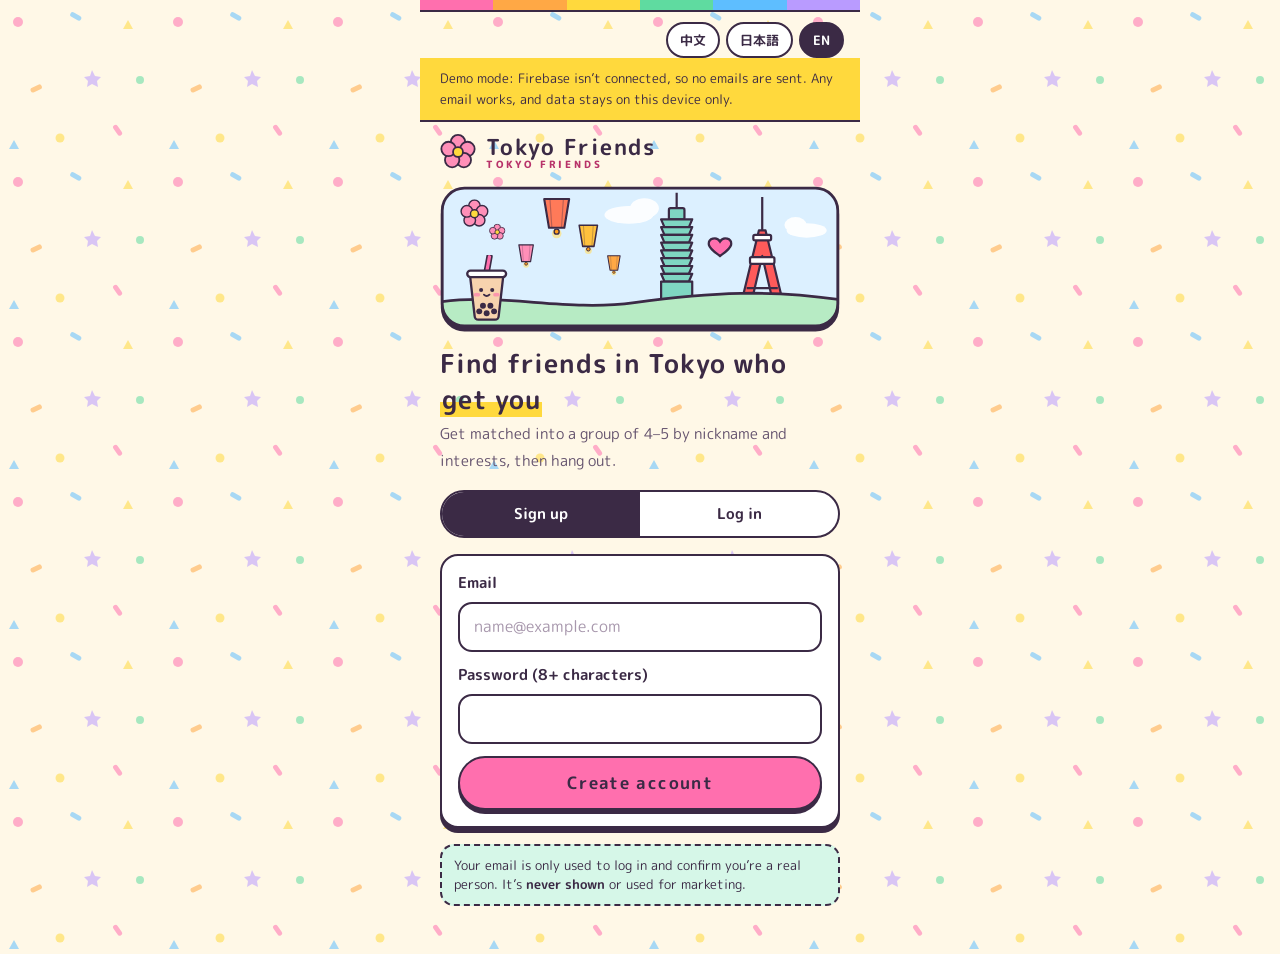
==== index.html @ c0609177 "Add gender preference field" ====
<!doctype html>
<html lang="zh-Hant">
<head>
  <meta charset="utf-8">
  <meta name="viewport" content="width=device-width, initial-scale=1, viewport-fit=cover">
  <title>東京友伴 Tokyo Friends</title>
  <meta name="description" content="在東京，找到合得來的朋友。東京で気の合う友達を。Find friends in Tokyo.">
  <link rel="preconnect" href="https://fonts.googleapis.com">
  <link rel="preconnect" href="https://fonts.gstatic.com" crossorigin>
  <link rel="stylesheet" href="https://fonts.googleapis.com/css2?family=Huninn&family=M+PLUS+Rounded+1c:wght@500;700;800&family=Noto+Sans+TC:wght@400;500;700&family=Noto+Sans+JP:wght@400;500;700&display=swap">
  <link rel="stylesheet" href="style.css">
</head>
<body>
  <!-- 插畫元件（原創） -->
  <svg width="0" height="0" style="position:absolute" aria-hidden="true">
    <symbol id="plum" viewBox="0 0 40 40">
      <g fill="#FF8FB8" stroke="#3B2A45" stroke-width="2">
        <circle cx="20" cy="9" r="8"/><circle cx="30.5" cy="16.6" r="8"/><circle cx="26.5" cy="29" r="8"/>
        <circle cx="13.5" cy="29" r="8"/><circle cx="9.5" cy="16.6" r="8"/>
      </g>
      <circle cx="20" cy="20" r="5.5" fill="#FFD93D" stroke="#3B2A45" stroke-width="2"/>
    </symbol>
    <symbol id="bubbletea" viewBox="0 0 48 72">
      <path d="M27 2l-4 22" stroke="#3B2A45" stroke-width="7" stroke-linecap="round"/>
      <path d="M27 2l-4 22" stroke="#FF6FAE" stroke-width="3.5" stroke-linecap="round"/>
      <path d="M6 22h36l-5 44a4 4 0 0 1-4 4H15a4 4 0 0 1-4-4z" fill="#F7D3AE" stroke="#3B2A45" stroke-width="2.5" stroke-linejoin="round"/>
      <rect x="3" y="17" width="42" height="7" rx="3.5" fill="#FFFFFF" stroke="#3B2A45" stroke-width="2.5"/>
      <g fill="#3B2A45"><circle cx="16" cy="61" r="3.2"/><circle cx="24" cy="63" r="3.2"/><circle cx="32" cy="61" r="3.2"/><circle cx="20" cy="55" r="3.2"/><circle cx="28" cy="55" r="3.2"/></g>
      <circle cx="18" cy="38" r="2.2" fill="#3B2A45"/><circle cx="30" cy="38" r="2.2" fill="#3B2A45"/>
      <ellipse cx="13.5" cy="43" rx="3.5" ry="2" fill="#FF6FAE" opacity=".6"/><ellipse cx="34.5" cy="43" rx="3.5" ry="2" fill="#FF6FAE" opacity=".6"/>
      <path d="M21 43q3 3 6 0" fill="none" stroke="#3B2A45" stroke-width="2" stroke-linecap="round"/>
    </symbol>
    <symbol id="lantern" viewBox="0 0 30 44">
      <circle cx="15" cy="38" r="5" fill="#FFE27A" opacity=".7"/>
      <path d="M2 2h26l-5 30H7z" fill="currentColor" stroke="#3B2A45" stroke-width="2.2" stroke-linejoin="round"/>
      <path d="M8 2l2 30M22 2l-2 30" stroke="#3B2A45" stroke-width="1.2" opacity=".35"/>
      <circle cx="15" cy="36" r="2.6" fill="#FF9F1C" stroke="#3B2A45" stroke-width="1.4"/>
    </symbol>
  </svg>

  <main class="app">
    <div class="langbar" role="group" aria-label="Language">
      <button type="button" class="lang-btn" data-lang="zh">中文</button>
      <button type="button" class="lang-btn" data-lang="ja">日本語</button>
      <button type="button" class="lang-btn" data-lang="en">EN</button>
    </div>

    <div id="demo-banner" class="demo-banner" data-i18n-html="demo" hidden></div>

    <!-- 1. 手機註冊 -->
    <section id="screen-register" class="screen" hidden>
      <header class="brand">
        <svg class="brand-mark" aria-hidden="true"><use href="#plum"/></svg>
        <span class="brand-text">
          <span class="brand-name" data-i18n="brand"></span>
          <span class="brand-sub">TOKYO FRIENDS</span>
        </span>
      </header>

      <!-- 台灣 × 東京 插畫 -->
      <svg class="banner" viewBox="0 0 360 128" role="img" data-i18n-aria="bannerAlt">
        <defs><clipPath id="banner-clip"><rect x="2" y="2" width="356" height="124" rx="20"/></clipPath></defs>
        <g clip-path="url(#banner-clip)">
          <rect x="0" y="0" width="360" height="128" fill="#DCF0FF"/>
          <g fill="#FFFFFF" opacity=".9">
            <ellipse cx="170" cy="26" rx="22" ry="8"/><ellipse cx="184" cy="20" rx="13" ry="9"/>
            <ellipse cx="330" cy="40" rx="18" ry="6.5"/><ellipse cx="320" cy="35" rx="10" ry="7"/>
          </g>
          <use href="#plum" x="18" y="12" width="26" height="26"/>
          <use href="#plum" x="44" y="34" width="15" height="15"/>
          <use href="#lantern" x="92" y="10" width="26" height="38" style="color:#FF7A59"/>
          <use href="#lantern" x="124" y="34" width="19" height="28" style="color:#FFC13D"/>
          <use href="#lantern" x="70" y="52" width="15" height="22" style="color:#FF8FB8"/>
          <use href="#lantern" x="150" y="62" width="13" height="19" style="color:#FFA845"/>
          <!-- 台北 101 -->
          <g fill="#7FD6C2" stroke="#3B2A45" stroke-width="2" stroke-linejoin="round">
            <path d="M213 6v14" fill="none"/>
            <rect x="206" y="20" width="14" height="10" rx="1.5"/>
            <path d="M202 37h22l3-7h-28z"/><path d="M202 44h22l3-7h-28z"/><path d="M202 51h22l3-7h-28z"/>
            <path d="M202 58h22l3-7h-28z"/><path d="M202 65h22l3-7h-28z"/><path d="M202 72h22l3-7h-28z"/>
            <path d="M202 79h22l3-7h-28z"/><path d="M202 86h22l3-7h-28z"/>
            <rect x="199" y="86" width="28" height="24"/>
          </g>
          <!-- 愛心 -->
          <path d="M252 50c-3-5-11-3-10 3 1 4 6 7 10 10 4-3 9-6 10-10 1-6-7-8-10-3z" fill="#FF6FAE" stroke="#3B2A45" stroke-width="2"/>
          <!-- 東京鐵塔 -->
          <g stroke="#3B2A45" stroke-width="2" stroke-linejoin="round">
            <path d="M290 10v30" fill="none"/>
            <path d="M270 110l17-70h6l17 70h-9l-11-47-11 47z" fill="#FF5A5A"/>
            <rect x="282" y="44" width="16" height="5" rx="1.5" fill="#FFFFFF"/>
            <rect x="279" y="64" width="22" height="6" rx="1.5" fill="#FFFFFF"/>
            <path d="M276 92h28" fill="none"/>
          </g>
          <path d="M-10 106C50 94 110 114 175 105S300 92 370 104V140H-10z" fill="#B7EBC4" stroke="#3B2A45" stroke-width="2.5"/>
          <use href="#bubbletea" x="22" y="62" width="40" height="60"/>
        </g>
        <rect x="2" y="2" width="356" height="124" rx="20" fill="none" stroke="#3B2A45" stroke-width="2.5"/>
      </svg>

      <div class="intro">
        <h1 data-i18n-html="heroTitle"></h1>
        <p class="muted" data-i18n="heroSub"></p>
      </div>

      <div class="auth-tabs" role="group" data-i18n-aria="authMode">
        <button type="button" class="auth-tab" data-mode="signup" data-i18n="tabSignup"></button>
        <button type="button" class="auth-tab" data-mode="login" data-i18n="tabLogin"></button>
      </div>

      <form id="auth-form" class="card" novalidate>
        <div class="field">
          <label for="email" data-i18n="emailLabel"></label>
          <input id="email" type="email" inputmode="email" autocomplete="email" placeholder="name@example.com" required>
        </div>
        <div class="field">
          <label for="password" id="password-label" data-i18n="passwordLabel"></label>
          <input id="password" type="password" autocomplete="new-password" minlength="8" required>
        </div>
        <button id="auth-submit" type="submit" class="btn btn-primary"></button>
        <button id="forgot" type="button" class="btn-link" data-i18n="forgot" hidden></button>
      </form>

      <div id="verify-box" class="card verify-box" hidden>
        <h2 data-i18n="verifyTitle"></h2>
        <p class="muted" id="verify-text"></p>
        <button id="verify-done" type="button" class="btn btn-primary" data-i18n="verifyDone"></button>
        <button id="verify-resend" type="button" class="btn btn-outline" data-i18n="verifyResend"></button>
        <button id="logout-0" type="button" class="btn-link" data-i18n="useOtherEmail"></button>
      </div>

      <p id="register-info" class="info" role="status"></p>
      <p id="register-error" class="error" role="alert"></p>
      <p class="note small" data-i18n-html="privacyNote"></p>
    </section>

    <!-- 2. 個人檔案 -->
    <section id="screen-profile" class="screen" hidden>
      <div class="topbar">
        <span class="step" data-i18n="step2"></span>
        <button id="logout-1" type="button" class="btn-link" data-i18n="logout"></button>
      </div>

      <div class="intro">
        <h1 data-i18n="profileTitle"></h1>
        <p class="muted" data-i18n="profileSub"></p>
      </div>

      <form id="profile-form" novalidate>
        <div class="field avatar-field">
          <span class="field-title" data-i18n="avatarTitle"></span>
          <div class="avatar-row">
            <div class="avatar-preview" aria-hidden="true">
              <img id="avatar-img" alt="" hidden>
              <span id="avatar-placeholder" class="avatar-ph"><svg><use href="#plum"/></svg></span>
            </div>
            <div class="avatar-actions">
              <label for="avatar-file" class="btn btn-outline btn-small" data-i18n="choosePhoto"></label>
              <input id="avatar-file" class="visually-hidden" type="file" accept="image/*">
              <button id="avatar-remove" type="button" class="btn-link" data-i18n="removePhoto" hidden></button>
            </div>
          </div>
          <p class="hint" data-i18n="avatarHint"></p>
        </div>

        <div class="field">
          <label for="nick" data-i18n="nick"></label>
          <input id="nick" type="text" maxlength="20" data-i18n-ph="nickPh" required>
        </div>

        <div class="field">
          <label for="nationality" data-i18n="nationality"></label>
          <select id="nationality" required></select>
          <input id="nationality-other" type="text" maxlength="30" data-i18n-ph="nationalityOtherPh" data-i18n-aria="nationalityOtherPh" hidden>
        </div>

        <div class="field">
          <label for="area" data-i18n="area"></label>
          <select id="area" required></select>
          <input id="area-other" type="text" maxlength="30" data-i18n-ph="areaOtherPh" hidden>
        </div>

        <fieldset class="field">
          <legend><span data-i18n="interests"></span><span id="interest-count" class="count"></span></legend>
          <div id="chips-interests" class="chip-groups"></div>
        </fieldset>

        <fieldset class="field">
          <legend data-i18n="activities"></legend>
          <div id="chips-activities" class="chip-groups"></div>
          <input id="activity-other" type="text" maxlength="40" data-i18n-ph="activityOtherPh" data-i18n-aria="activityOtherPh">
        </fieldset>

        <fieldset class="field">
          <legend data-i18n="langs"></legend>
          <div id="chips-langs" class="chips"></div>
          <div id="lang-levels" class="lang-levels"></div>
        </fieldset>

        <fieldset class="field">
          <legend data-i18n="wants"></legend>
          <div id="chips-wants" class="chips"></div>
        </fieldset>

        <fieldset class="field">
          <legend data-i18n="genderWant"></legend>
          <div id="chips-genderwant" class="chips"></div>
        </fieldset>

        <fieldset class="field">
          <legend data-i18n="ageTitle"></legend>
          <div class="free-box">
            <label for="age" class="sub-label" data-i18n="myAge"></label>
            <select id="age" required></select>
            <span class="sub-label" data-i18n="ageWant"></span>
            <div id="chips-agewant" class="chips"></div>
          </div>
          <p class="hint" data-i18n="ageHint"></p>
        </fieldset>

        <fieldset class="field">
          <legend data-i18n="friendStyle"></legend>
          <p class="hint" data-i18n="friendStyleHint"></p>
          <div id="prefs-box" class="free-box"></div>
        </fieldset>

        <fieldset class="field">
          <legend data-i18n="freeTime"></legend>
          <div class="free-box">
            <label for="lifestyle" class="sub-label" data-i18n="lifestyle"></label>
            <select id="lifestyle" required></select>
            <span class="sub-label" data-i18n="freeTimeWhen"></span>
            <div id="chips-free" class="chips"></div>
          </div>
        </fieldset>

        <div class="field">
          <label for="years" data-i18n="years"></label>
          <select id="years" required></select>
        </div>

        <label class="agree">
          <input id="agree" type="checkbox" required>
          <span data-i18n-html="agree"></span>
        </label>

        <p id="profile-error" class="error" role="alert"></p>
        <button type="submit" class="btn btn-primary" data-i18n="save"></button>
      </form>
    </section>

    <!-- 3. 配對結果 -->
    <section id="screen-match" class="screen" hidden>
      <div class="topbar">
        <button id="edit-profile" type="button" class="btn-link" data-i18n="editProfile"></button>
        <button id="logout-2" type="button" class="btn-link" data-i18n="logout"></button>
      </div>

      <div id="waiting" hidden>
        <div class="intro">
          <svg class="waiting-art" aria-hidden="true"><use href="#bubbletea"/></svg>
          <p class="eyebrow" data-i18n="doneEyebrow"></p>
          <h1 data-i18n="waitingTitle"></h1>
          <p class="muted" data-i18n="waitingSub"></p>
        </div>
        <div class="card summary" id="my-summary"></div>
      </div>

      <div id="group" hidden>
        <div class="intro">
          <p class="eyebrow" data-i18n="matchedEyebrow"></p>
          <h1 data-i18n="groupTitle"></h1>
        </div>
        <div class="card">
          <ul id="members" class="members"></ul>
          <div class="common">
            <div class="label" data-i18n="common"></div>
            <div id="common-tags" class="tags"></div>
          </div>
        </div>
        <div class="card meet">
          <span class="meet-icon" aria-hidden="true">
            <svg width="22" height="22" viewBox="0 0 24 24" fill="none" stroke="currentColor" stroke-width="2" stroke-linecap="round" stroke-linejoin="round"><rect x="3.5" y="5" width="17" height="15" rx="2.5"/><path d="M3.5 10h17M8 3v4M16 3v4"/></svg>
          </span>
          <div>
            <div class="meet-title" data-i18n="meetTitle"></div>
            <div id="meet-text" class="muted small"></div>
          </div>
        </div>
        <a id="chat-link" class="btn btn-primary" href="#" target="_blank" rel="noopener" data-i18n="joinChat" hidden></a>
      </div>

      <div class="footer-links">
        <a href="#rules" class="open-rules" data-i18n="rules"></a>
        <a id="report-link" href="mailto:REPLACE_WITH_CONTACT_EMAIL?subject=Tokyo%20Friends%20report" data-i18n="report"></a>
      </div>
    </section>

    <!-- 社群守則 -->
    <dialog id="rules-dialog" class="dialog">
      <h2 data-i18n="rulesTitle"></h2>
      <ul id="rules-list"></ul>
      <form method="dialog"><button class="btn btn-primary" data-i18n="gotIt"></button></form>
    </dialog>

    <div id="loading" class="loading">…</div>
  </main>

  <script type="module" src="app.js"></script>
</body>
</html>
---- style.css ----
/* 可愛動漫風・繽紛彩虹：圓體字・貼紙感粗外框 */
:root {
  --bg: #FFF8E7;
  --paper: #FFFFFF;
  --ink: #3B2A45;
  --muted: #65536E;
  --line: #3B2A45;
  --soft-line: #EADCF0;
  --pink: #FF6FAE;
  --pink-dark: #FF4D98;
  --pink-soft: #FFE0EE;
  --orange: #FFA845;
  --orange-soft: #FFEBD2;
  --lemon: #FFD93D;
  --lemon-soft: #FFF5C4;
  --mint: #5FDBA0;
  --mint-soft: #D6F7E8;
  --sky: #5EBEFF;
  --sky-soft: #DCF0FF;
  --lavender: #B99BFF;
  --lavender-soft: #EDE4FF;
  --error: #C2185B;
  --radius: 18px;
  --round: 'Huninn', 'M PLUS Rounded 1c', 'Noto Sans TC', sans-serif;
  --sticker: 0 4px 0 var(--ink);
}

* { box-sizing: border-box; }

html, body {
  margin: 0;
  color: var(--ink);
  font-family: var(--round);
  -webkit-text-size-adjust: 100%;
}

/* 彩色紙花背景 */
body {
  background-color: var(--bg);
  background-image: url("data:image/svg+xml,%3Csvg xmlns='http://www.w3.org/2000/svg' width='160' height='160' viewBox='0 0 160 160'%3E%3Cg opacity='.55'%3E%3Ccircle cx='18' cy='22' r='5' fill='%23FF6FAE'/%3E%3Crect x='70' y='14' width='12' height='5' rx='2.5' fill='%235EBEFF' transform='rotate(30 76 16)'/%3E%3Cpath d='M128 20l5 9h-10z' fill='%23FFD93D'/%3E%3Ccircle cx='140' cy='80' r='4' fill='%235FDBA0'/%3E%3Crect x='30' y='86' width='12' height='5' rx='2.5' fill='%23FFA845' transform='rotate(-25 36 88)'/%3E%3Cpath d='M92 70l3 6 6 1-4 4 1 6-6-3-5 3 1-6-4-4 6-1z' fill='%23B99BFF'/%3E%3Ccircle cx='60' cy='138' r='4.5' fill='%23FFD93D'/%3E%3Crect x='112' y='128' width='12' height='5' rx='2.5' fill='%23FF6FAE' transform='rotate(55 118 130)'/%3E%3Cpath d='M14 140l5 9H9z' fill='%235EBEFF'/%3E%3C/g%3E%3C/svg%3E");
  background-size: 160px 160px;
}

/* 頁面最上面的彩虹條 */
.app::before {
  content: '';
  display: block;
  height: 10px;
  background: linear-gradient(90deg,
    var(--pink) 0 16.6%, var(--orange) 16.6% 33.3%, var(--lemon) 33.3% 50%,
    var(--mint) 50% 66.6%, var(--sky) 66.6% 83.3%, var(--lavender) 83.3% 100%);
  border-bottom: 2.5px solid var(--ink);
}

a { color: #B8336A; font-weight: 700; text-underline-offset: 3px; }
a:hover { color: #8C2453; }

.app {
  max-width: 440px;
  margin: 0 auto;
  min-height: 100vh;
  min-height: 100dvh;
  padding: 0 0 48px;
}

.screen {
  display: flex;
  flex-direction: column;
  gap: 22px;
  padding: 26px 20px 0;
}
.screen[hidden], [hidden] { display: none !important; }

.demo-banner {
  background: var(--lemon);
  color: var(--ink);
  font-size: 13px;
  line-height: 1.6;
  padding: 10px 20px;
  border-bottom: 2.5px solid var(--ink);
}

/* logo */
.brand { display: flex; align-items: center; gap: 10px; }
.brand-mark { width: 36px; height: 36px; flex: none; }
.brand-text { display: flex; flex-direction: column; line-height: 1.15; }
.brand-name { font-size: 22px; font-weight: 700; letter-spacing: .08em; }
.brand-sub { font-family: 'M PLUS Rounded 1c', sans-serif; font-weight: 800; font-size: 10px; letter-spacing: .28em; color: #B8336A; }

.intro { display: flex; flex-direction: column; gap: 8px; }
h1 { margin: 0; font-size: 26px; line-height: 1.4; font-weight: 700; letter-spacing: .03em; }
.hl {
  background: linear-gradient(transparent 58%, var(--lemon) 58%);
  padding: 0 2px;
}
h2 { margin: 0 0 14px; font-size: 21px; }
.muted { margin: 0; color: var(--muted); font-size: 15px; line-height: 1.75; }
.small { font-size: 13px; }
.eyebrow {
  margin: 0;
  align-self: flex-start;
  background: var(--mint);
  border: 2px solid var(--ink);
  border-radius: 999px;
  padding: 2px 12px;
  font-size: 13px;
  font-weight: 700;
}


/* 貼紙風卡片 */
.card {
  background: var(--paper);
  border: 2.5px solid var(--ink);
  border-radius: var(--radius);
  padding: 20px;
  display: flex;
  flex-direction: column;
  gap: 16px;
  box-shadow: 0 5px 0 var(--ink);
}

.field { display: flex; flex-direction: column; gap: 8px; border: 0; padding: 0; margin: 0 0 22px; min-width: 0; }
.card .field { margin: 0; }
label, legend, .field-title { font-size: 15px; font-weight: 700; padding: 0; }
legend::before, .field > label:first-child::before, .field-title::before {
  content: '';
  display: inline-block;
  width: 10px; height: 10px;
  margin-right: 7px;
  border-radius: 50%;
  background: var(--pink);
  border: 2px solid var(--ink);
  vertical-align: 1px;
}
.card .field > label:first-child::before { display: none; }
.count { font-weight: 400; color: var(--muted); font-size: 12px; margin-left: 6px; }
.row { display: flex; gap: 8px; }

input[type="text"], input[type="tel"], select {
  height: 50px;
  width: 100%;
  min-width: 0;
  border: 2.5px solid var(--ink);
  border-radius: 14px;
  padding: 0 14px;
  font-size: 16px;
  font-family: inherit;
  background: var(--paper);
  color: var(--ink);
}
select {
  appearance: none;
  background-image: url("data:image/svg+xml,%3Csvg xmlns='http://www.w3.org/2000/svg' width='14' height='9' viewBox='0 0 14 9'%3E%3Cpath d='M2 2l5 5 5-5' fill='none' stroke='%234A3B52' stroke-width='2.5' stroke-linecap='round' stroke-linejoin='round'/%3E%3C/svg%3E");
  background-repeat: no-repeat;
  background-position: right 14px center;
  padding-right: 36px;
}
input::placeholder { color: #A898AD; }
#country { width: auto; flex: none; }
.code-input { text-align: center; font-size: 24px !important; letter-spacing: .5em; }

input:focus-visible, select:focus-visible, button:focus-visible, a:focus-visible {
  outline: 3px solid var(--sky);
  outline-offset: 2px;
}
input:focus, select:focus { background-color: var(--sky-soft); }

/* 按鈕：按下去會陷下去 */
.btn {
  height: 54px;
  border-radius: 999px;
  font-size: 17px;
  font-weight: 700;
  font-family: inherit;
  letter-spacing: .08em;
  cursor: pointer;
  display: flex; align-items: center; justify-content: center;
  text-decoration: none;
  width: 100%;
  border: 2.5px solid var(--ink);
  color: var(--ink);
  box-shadow: var(--sticker);
  transition: transform .08s, box-shadow .08s;
}
.btn:active { transform: translateY(4px); box-shadow: 0 0 0 var(--ink); }
.btn-primary { background: var(--pink); }
.btn-primary:hover { background: var(--pink-dark); color: var(--ink); }
.btn-outline { background: var(--sky); }
.btn-outline:hover { background: #7FCBFA; }
.btn[disabled] { opacity: .6; cursor: wait; }
.btn-link {
  background: none; border: 0; padding: 10px 4px; min-height: 44px;
  color: #B8336A; font: inherit; font-weight: 700; font-size: 14px; cursor: pointer;
}

/* 興趣標籤 */
.chips { display: flex; flex-wrap: wrap; gap: 8px; }
.chip {
  min-height: 40px;
  padding: 0 14px;
  border-radius: 999px;
  border: 2px solid var(--ink);
  background: var(--paper);
  color: var(--ink);
  font: inherit;
  font-size: 14px;
  cursor: pointer;
  transition: transform .1s, background-color .15s;
}
/* 沒選的時候是淡彩色，選了變成鮮豔色＋浮起來 */
.chip:nth-child(6n+1) { background: var(--pink-soft); }
.chip:nth-child(6n+2) { background: var(--orange-soft); }
.chip:nth-child(6n+3) { background: var(--lemon-soft); }
.chip:nth-child(6n+4) { background: var(--mint-soft); }
.chip:nth-child(6n+5) { background: var(--sky-soft); }
.chip:nth-child(6n+6) { background: var(--lavender-soft); }
.chip:hover { filter: brightness(.96); }
.chip[aria-pressed="true"] {
  font-weight: 700;
  box-shadow: 0 3px 0 var(--ink);
  transform: translateY(-2px);
}
.chip[aria-pressed="true"]::before { content: '♥ '; }
.chip:nth-child(6n+1)[aria-pressed="true"] { background: var(--pink); }
.chip:nth-child(6n+2)[aria-pressed="true"] { background: var(--orange); }
.chip:nth-child(6n+3)[aria-pressed="true"] { background: var(--lemon); }
.chip:nth-child(6n+4)[aria-pressed="true"] { background: var(--mint); }
.chip:nth-child(6n+5)[aria-pressed="true"] { background: var(--sky); }
.chip:nth-child(6n+6)[aria-pressed="true"] { background: var(--lavender); }

/* 個人檔案每一區用不同顏色的圓點 */
#profile-form > .field:nth-of-type(6n+1) > .field-title::before,
#profile-form > .field:nth-of-type(6n+1) > label::before,
#profile-form > .field:nth-of-type(6n+1) > legend::before { background: var(--pink); }
#profile-form > .field:nth-of-type(6n+2) > label::before,
#profile-form > .field:nth-of-type(6n+2) > legend::before { background: var(--orange); }
#profile-form > .field:nth-of-type(6n+3) > label::before,
#profile-form > .field:nth-of-type(6n+3) > legend::before { background: var(--lemon); }
#profile-form > .field:nth-of-type(6n+4) > label::before,
#profile-form > .field:nth-of-type(6n+4) > legend::before { background: var(--mint); }
#profile-form > .field:nth-of-type(6n+5) > label::before,
#profile-form > .field:nth-of-type(6n+5) > legend::before { background: var(--sky); }
#profile-form > .field:nth-of-type(6n+6) > label::before,
#profile-form > .field:nth-of-type(6n+6) > legend::before { background: var(--lavender); }

/* 頭像 */
.avatar-row { display: flex; align-items: center; gap: 18px; }
.avatar-preview {
  width: 92px; height: 92px; flex: none;
  border-radius: 50%;
  border: 2.5px solid var(--ink);
  background: var(--pink-soft);
  box-shadow: 0 4px 0 var(--ink);
  overflow: hidden;
  display: flex; align-items: center; justify-content: center;
}
.avatar-preview img { width: 100%; height: 100%; object-fit: cover; display: block; }
.avatar-actions { display: flex; flex-direction: column; align-items: flex-start; gap: 4px; }
.btn-small { height: 44px; width: auto; padding: 0 20px; font-size: 14px; }
.visually-hidden {
  position: absolute !important; width: 1px; height: 1px; padding: 0; margin: -1px;
  overflow: hidden; clip: rect(0 0 0 0); white-space: nowrap; border: 0;
}
.avatar-actions .btn:has(+ .visually-hidden:focus-visible) { outline: 3px solid var(--sky); outline-offset: 2px; }
.hint { margin: 0; font-size: 12px; line-height: 1.7; color: var(--muted); }
#area-other, #activity-other { margin-top: 4px; }

.agree { display: flex; gap: 10px; align-items: flex-start; font-weight: 400; font-size: 14px; line-height: 1.7; margin: 4px 0 18px; }
.agree::before { display: none !important; }
.agree input { width: 22px; height: 22px; margin-top: 2px; flex: none; accent-color: var(--pink-dark); }

.note {
  display: flex; gap: 10px; align-items: flex-start;
  background: var(--lemon-soft);
  border: 2px dashed var(--ink);
  border-radius: 14px;
  padding: 12px 14px;
  color: var(--ink);
}
.note svg { flex: none; margin-top: 2px; }
.note p { margin: 0; font-size: 13px; line-height: 1.7; color: var(--ink); }

.error {
  color: var(--error); font-size: 14px; margin: 0; font-weight: 700;
  background: var(--pink-soft); border-radius: 12px; padding: 8px 12px;
}
.error:empty { display: none; }

.topbar { display: flex; justify-content: space-between; align-items: center; }
.step {
  font-size: 13px; font-weight: 700;
  background: var(--paper);
  border: 2px solid var(--ink);
  border-radius: 999px;
  padding: 3px 12px;
}

/* 小組成員 */
.members { list-style: none; margin: 0; padding: 0; display: flex; flex-direction: column; }
.member { display: flex; align-items: center; gap: 14px; padding: 10px 0; border-bottom: 2px dotted var(--soft-line); }
.member:last-child { border-bottom: 0; }
.avatar {
  width: 48px; height: 48px; border-radius: 50%; flex: none;
  border: 2.5px solid var(--ink);
  display: flex; align-items: center; justify-content: center;
  font-weight: 700; font-size: 18px;
  overflow: hidden;
}
.avatar img { width: 100%; height: 100%; object-fit: cover; display: block; }
.avatar:has(img) { background: var(--paper); }
.avatar-lg { width: 68px; height: 68px; font-size: 26px; }
.summary-head { display: flex; align-items: center; gap: 14px; padding-bottom: 14px; border-bottom: 2px dotted var(--soft-line); }
.member-name { font-size: 17px; font-weight: 700; }
.member-meta { font-size: 13px; color: var(--muted); }

.common { border-top: 2px dotted var(--soft-line); padding-top: 14px; display: flex; flex-direction: column; gap: 10px; }
.label { font-size: 14px; font-weight: 700; }
.tags { display: flex; flex-wrap: wrap; gap: 6px; }
.tag { padding: 5px 12px; border-radius: 999px; border: 2px solid var(--ink); background: var(--sky-soft); font-size: 13px; }
.tag:nth-child(3n+2) { background: var(--pink-soft); }
.tag:nth-child(3n+3) { background: var(--lemon-soft); }

.meet { flex-direction: row; align-items: center; gap: 14px; background: var(--sky-soft); }
.meet-icon {
  width: 46px; height: 46px; border-radius: 14px; flex: none;
  background: var(--paper); color: var(--ink);
  border: 2px solid var(--ink);
  display: flex; align-items: center; justify-content: center;
}
.meet-title { font-size: 16px; font-weight: 700; }
.meet .muted { color: var(--ink); }

.summary dl { margin: 0; display: grid; grid-template-columns: auto 1fr; gap: 10px 14px; font-size: 14px; line-height: 1.6; }
.summary dt {
  font-weight: 700;
  background: var(--pink-soft);
  border-radius: 8px;
  padding: 0 8px;
  align-self: start;
}
.summary dd { margin: 0; }

.footer-links { display: flex; justify-content: center; gap: 28px; font-size: 13px; padding-top: 8px; }

.dialog {
  border: 2.5px solid var(--ink); border-radius: 22px; padding: 24px;
  max-width: min(400px, calc(100vw - 32px));
  background: var(--paper);
  box-shadow: 0 6px 0 var(--ink);
  color: var(--ink); font-family: inherit;
}
.dialog::backdrop { background: rgba(74, 59, 82, .45); }
.dialog ul { padding-left: 20px; margin: 0 0 22px; line-height: 1.9; font-size: 15px; }
.dialog li::marker { content: '✿ '; color: #B8336A; }

.loading { text-align: center; color: var(--muted); padding: 80px 20px; }

/* 繽紛：每張卡片不同底色 */
#phone-form { background: var(--sky-soft); }
#code-form { background: var(--lavender-soft); }
#group > .card:not(.meet) { background: var(--paper); }
.meet { background: var(--orange-soft); }
.summary { background: var(--mint-soft); }
.summary dt { background: var(--paper); border: 2px solid var(--ink); }
.avatar-preview { background: var(--orange-soft); }
.step { background: var(--lemon); }
.eyebrow { background: var(--pink); }
.note { background: var(--mint-soft); }
.tag:nth-child(4n+1) { background: var(--sky-soft); }
.tag:nth-child(4n+2) { background: var(--pink-soft); }
.tag:nth-child(4n+3) { background: var(--lemon-soft); }
.tag:nth-child(4n+4) { background: var(--mint-soft); }
.dialog { background: var(--lemon-soft); }
.agree input { accent-color: var(--pink-dark); }

/* 日文、英文用適合的字體 */
html[lang="ja"] { --round: 'M PLUS Rounded 1c', 'Noto Sans JP', sans-serif; }
html[lang="en"] { --round: 'M PLUS Rounded 1c', 'Noto Sans TC', sans-serif; }

/* 語言切換 */
.langbar {
  display: flex;
  justify-content: flex-end;
  gap: 6px;
  padding: 10px 16px 0;
}
.lang-btn {
  min-height: 36px;
  min-width: 44px;
  padding: 0 12px;
  border-radius: 999px;
  border: 2px solid var(--ink);
  background: var(--paper);
  color: var(--ink);
  font: inherit;
  font-size: 13px;
  font-weight: 700;
  cursor: pointer;
}
.lang-btn[aria-pressed="true"] { background: var(--ink); color: var(--paper); }

/* 首頁：精簡成一個畫面 */
#screen-register { gap: 16px; padding-top: 12px; }
#screen-register .intro { gap: 4px; }
#screen-register .card { padding: 16px; gap: 12px; }
#screen-register .note { margin: 0; padding: 10px 12px; }
.banner { display: block; width: 100%; height: auto; filter: drop-shadow(0 4px 0 var(--ink)); }

.avatar-ph { display: flex; }
.avatar-ph svg { width: 54px; height: 54px; }
.waiting-art { width: 56px; height: 84px; align-self: center; margin-bottom: 4px; }

/* 小組頁的卡片之間留空間；首頁提示文字正常換行 */
#group, #waiting { display: flex; flex-direction: column; gap: 18px; }
#screen-register .note { display: block; }

/* 分類標籤：每類一個顏色 */
.chip-groups { display: flex; flex-direction: column; gap: 14px; }
.chip-group {
  --c: var(--pink); --c-soft: var(--pink-soft);
  background: var(--paper);
  border: 2px solid var(--ink);
  border-radius: 16px;
  padding: 10px 12px 12px;
  display: flex; flex-direction: column; gap: 8px;
}
.chip-group[data-c="1"] { --c: var(--orange); --c-soft: var(--orange-soft); }
.chip-group[data-c="2"] { --c: var(--mint); --c-soft: var(--mint-soft); }
.chip-group[data-c="3"] { --c: var(--sky); --c-soft: var(--sky-soft); }
.chip-group[data-c="4"] { --c: var(--lavender); --c-soft: var(--lavender-soft); }
.chip-group[data-c="5"] { --c: var(--lemon); --c-soft: var(--lemon-soft); }
.chip-cat {
  align-self: flex-start;
  font-size: 13px;
  font-weight: 700;
  background: var(--c);
  border: 2px solid var(--ink);
  border-radius: 999px;
  padding: 1px 12px;
}
.chip-group .chip,
.chip-group .chip:nth-child(n) { background: var(--c-soft); }
.chip-group .chip[aria-pressed="true"],
.chip-group .chip:nth-child(n)[aria-pressed="true"] { background: var(--c); }

/* 空閒時間 */
.free-box {
  background: var(--paper);
  border: 2px solid var(--ink);
  border-radius: 16px;
  padding: 12px;
  display: flex; flex-direction: column; gap: 8px;
}
.sub-label { font-size: 13px; font-weight: 700; color: var(--muted); }
.sub-label::before { display: none !important; }
.free-box .chips { margin-bottom: 2px; }
.free-box .sub-label:not(:first-child) { margin-top: 6px; }

/* 大分類 → 小項目（折疊） */
.chip-groups { display: grid; grid-template-columns: repeat(2, minmax(0, 1fr)); grid-auto-flow: row dense; gap: 8px; }
.chip-group { padding: 0; gap: 0; overflow: hidden; border-radius: 14px; background: var(--c-soft); }
.chip-group.open { grid-column: 1 / -1; background: var(--paper); }
.cat-head {
  width: 100%;
  min-height: 48px;
  display: flex; align-items: center; gap: 8px;
  padding: 0 12px;
  border: 0;
  background: transparent;
  color: var(--ink);
  font: inherit; font-size: 14px; font-weight: 700;
  text-align: left;
  cursor: pointer;
}
.chip-group.open .cat-head { background: var(--c); border-bottom: 2px solid var(--ink); }
.cat-name { flex: 1; min-width: 0; }
.cat-count {
  min-width: 22px; height: 22px; padding: 0 6px;
  border-radius: 999px;
  background: var(--ink); color: var(--paper);
  font-size: 12px; line-height: 22px; text-align: center;
}
.cat-arrow {
  width: 9px; height: 9px; flex: none;
  border-right: 2.5px solid var(--ink); border-bottom: 2.5px solid var(--ink);
  transform: rotate(45deg) translateY(-2px);
  transition: transform .15s;
}
.chip-group.open .cat-arrow { transform: rotate(-135deg) translate(-2px, 0); }
.cat-panel { padding: 12px; }
.cat-panel[hidden] { display: none !important; }
.chip-group.has-picked:not(.open) { box-shadow: 0 3px 0 var(--ink); }

/* ===== 管理後台 ===== */
.admin { max-width: 1040px; margin: 0 auto; padding: 0 16px 60px; display: flex; flex-direction: column; gap: 22px; }
.admin-head { display: flex; justify-content: space-between; align-items: flex-start; gap: 12px; padding-top: 20px; }
.admin-head h1 { font-size: 26px; }
.admin-h2 { font-size: 19px; margin: 0 0 10px; }
.admin-controls { gap: 12px; }
.admin-row { display: flex; align-items: center; gap: 12px; flex-wrap: wrap; }
.admin-row label { font-weight: 700; }
.admin-row input[type="month"] { height: 44px; border: 2.5px solid var(--ink); border-radius: 12px; padding: 0 10px; font: inherit; background: var(--paper); color: var(--ink); }
.stats { font-size: 14px; color: var(--muted); }
.admin-actions { display: flex; gap: 10px; flex-wrap: wrap; }
.admin-actions .btn { width: auto; padding: 0 24px; }
.admin-msg { margin: 0; font-size: 14px; font-weight: 700; color: #1E5E47; }
.admin-msg:empty { display: none; }
.group-grid { display: grid; grid-template-columns: repeat(auto-fill, minmax(min(100%, 320px), 1fr)); gap: 16px; align-items: start; }
.group-card { gap: 10px; }
.group-card h3 { margin: 0; font-size: 17px; }
.group-head { display: flex; justify-content: space-between; align-items: center; gap: 8px; }
.score { font-size: 12px; font-weight: 700; background: var(--mint); border: 2px solid var(--ink); border-radius: 999px; padding: 2px 10px; white-space: nowrap; }
.warn { font-size: 13px; font-weight: 700; color: #8C2453; background: var(--pink-soft); border-radius: 10px; padding: 6px 10px; }
.group-common { font-size: 13px; color: var(--muted); line-height: 1.6; }
.person { border-top: 2px dotted var(--soft-line); padding-top: 8px; display: grid; grid-template-columns: 1fr auto; gap: 2px 10px; }
.person-top { display: flex; gap: 8px; align-items: baseline; flex-wrap: wrap; }
.person-name { font-weight: 700; }
.person-area { font-size: 12px; background: var(--sky-soft); border-radius: 999px; padding: 0 8px; }
.person-meta, .person-likes { grid-column: 1; font-size: 12px; color: var(--muted); line-height: 1.5; }
.person .move { grid-column: 2; grid-row: 1 / span 3; align-self: center; height: 40px; width: auto; font-size: 13px; padding: 0 30px 0 10px; border-width: 2px; border-radius: 10px; }
.group-card input[type="url"], .group-card input[type="text"] { height: 42px; font-size: 14px; border-width: 2px; }
.group-card .btn-small { align-self: flex-start; }
.pool { gap: 4px; }
.pool .person:first-child { border-top: 0; padding-top: 0; }
.saved-card { background: var(--mint-soft); }
.saved-card .btn-link { align-self: flex-start; }
.uid { display: block; font-size: 14px; background: var(--lemon-soft); border: 2px dashed var(--ink); border-radius: 10px; padding: 10px; word-break: break-all; margin-top: 8px; }

/* 語言程度 */
.lang-levels { display: flex; flex-direction: column; gap: 8px; }
.lang-levels:empty { display: none; }
.lang-level {
  display: grid; grid-template-columns: minmax(0, 7em) 1fr; align-items: center; gap: 10px;
  background: var(--paper); border: 2px solid var(--ink); border-radius: 14px; padding: 8px 10px;
}
.lang-level label { font-size: 14px; font-weight: 700; }
.lang-level label::before { display: none !important; }
.lang-level select { height: 42px; font-size: 15px; border-width: 2px; }

/* 註冊／登入 */
.auth-tabs { display: grid; grid-template-columns: 1fr 1fr; gap: 0; border: 2.5px solid var(--ink); border-radius: 999px; overflow: hidden; background: var(--paper); }
.auth-tab { min-height: 44px; border: 0; background: transparent; color: var(--ink); font: inherit; font-weight: 700; font-size: 15px; cursor: pointer; }
.auth-tab[aria-pressed="true"] { background: var(--ink); color: var(--paper); }
input[type="email"], input[type="password"] {
  height: 50px; width: 100%; min-width: 0;
  border: 2.5px solid var(--ink); border-radius: 14px; padding: 0 14px;
  font-size: 16px; font-family: inherit; background: var(--paper); color: var(--ink);
}
#forgot { align-self: center; }
.verify-box h2 { margin: 0; font-size: 20px; }
.info { margin: 0; font-size: 14px; font-weight: 700; color: #1E5E47; background: var(--mint-soft); border-radius: 12px; padding: 8px 12px; }
.info:empty { display: none; }
.person-nat { font-size: 12px; background: var(--lemon-soft); border-radius: 999px; padding: 0 8px; }
#nationality-other { margin-top: 4px; }
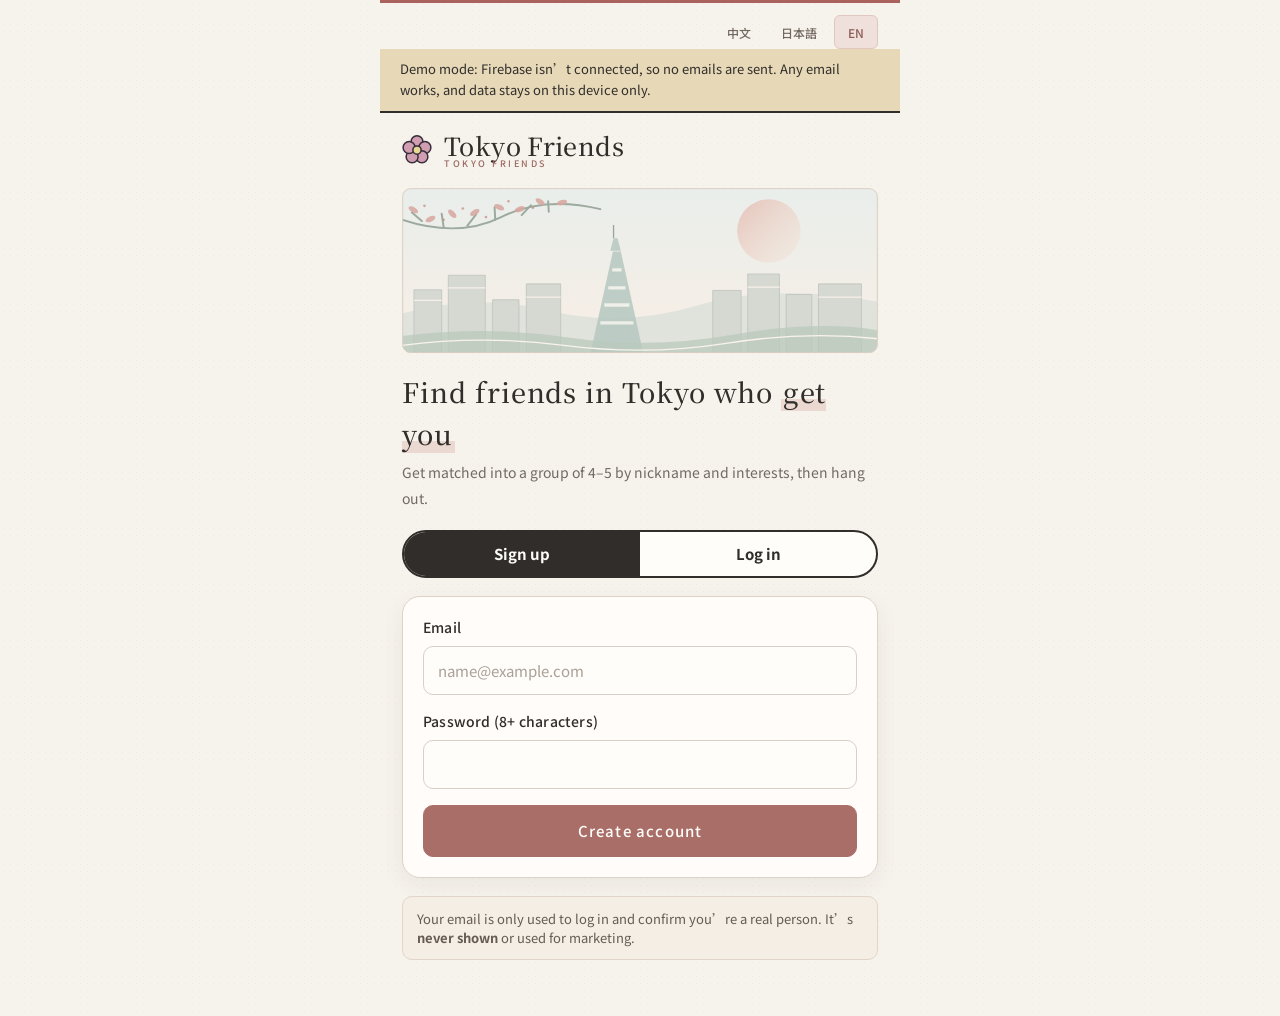
==== commit 9c10144b: "Refresh Tokyo Friends hero illustration and typography" ====
--- a/index.html
+++ b/index.html
@@ -7,7 +7,7 @@
   <meta name="description" content="在東京，找到合得來的朋友。東京で気の合う友達を。Find friends in Tokyo.">
   <link rel="preconnect" href="https://fonts.googleapis.com">
   <link rel="preconnect" href="https://fonts.gstatic.com" crossorigin>
-  <link rel="stylesheet" href="https://fonts.googleapis.com/css2?family=Huninn&family=M+PLUS+Rounded+1c:wght@500;700;800&family=Noto+Sans+TC:wght@400;500;700&family=Noto+Sans+JP:wght@400;500;700&display=swap">
+  <link rel="stylesheet" href="https://fonts.googleapis.com/css2?family=Noto+Sans+JP:wght@400;500;600;700&family=Noto+Sans+TC:wght@400;500;600;700&family=Noto+Serif+JP:wght@400;500;600&family=Noto+Serif+TC:wght@400;500;600&display=swap">
   <link rel="stylesheet" href="style.css">
 </head>
 <body>
@@ -57,44 +57,55 @@
         </span>
       </header>
 
-      <!-- 台灣 × 東京 插畫 -->
-      <svg class="banner" viewBox="0 0 360 128" role="img" data-i18n-aria="bannerAlt">
-        <defs><clipPath id="banner-clip"><rect x="2" y="2" width="356" height="124" rx="20"/></clipPath></defs>
+      <!-- Tokyo seasonal illustration: quiet ink lines and muted sakura tones -->
+      <svg class="banner" viewBox="0 0 720 250" role="img" data-i18n-aria="bannerAlt">
+        <defs>
+          <linearGradient id="tokyo-sky" x1="0" y1="0" x2="0" y2="1">
+            <stop offset="0" stop-color="#e9eeeb"/>
+            <stop offset="1" stop-color="#f8eee5"/>
+          </linearGradient>
+          <linearGradient id="tokyo-sun" x1="0" y1="0" x2="1" y2="1">
+            <stop offset="0" stop-color="#e4b8ad" stop-opacity=".8"/>
+            <stop offset="1" stop-color="#f1d8c9" stop-opacity=".2"/>
+          </linearGradient>
+          <clipPath id="banner-clip"><rect x="1" y="1" width="718" height="248" rx="12"/></clipPath>
+        </defs>
         <g clip-path="url(#banner-clip)">
-          <rect x="0" y="0" width="360" height="128" fill="#DCF0FF"/>
-          <g fill="#FFFFFF" opacity=".9">
-            <ellipse cx="170" cy="26" rx="22" ry="8"/><ellipse cx="184" cy="20" rx="13" ry="9"/>
-            <ellipse cx="330" cy="40" rx="18" ry="6.5"/><ellipse cx="320" cy="35" rx="10" ry="7"/>
-          </g>
-          <use href="#plum" x="18" y="12" width="26" height="26"/>
-          <use href="#plum" x="44" y="34" width="15" height="15"/>
-          <use href="#lantern" x="92" y="10" width="26" height="38" style="color:#FF7A59"/>
-          <use href="#lantern" x="124" y="34" width="19" height="28" style="color:#FFC13D"/>
-          <use href="#lantern" x="70" y="52" width="15" height="22" style="color:#FF8FB8"/>
-          <use href="#lantern" x="150" y="62" width="13" height="19" style="color:#FFA845"/>
-          <!-- 台北 101 -->
-          <g fill="#7FD6C2" stroke="#3B2A45" stroke-width="2" stroke-linejoin="round">
-            <path d="M213 6v14" fill="none"/>
-            <rect x="206" y="20" width="14" height="10" rx="1.5"/>
-            <path d="M202 37h22l3-7h-28z"/><path d="M202 44h22l3-7h-28z"/><path d="M202 51h22l3-7h-28z"/>
-            <path d="M202 58h22l3-7h-28z"/><path d="M202 65h22l3-7h-28z"/><path d="M202 72h22l3-7h-28z"/>
-            <path d="M202 79h22l3-7h-28z"/><path d="M202 86h22l3-7h-28z"/>
-            <rect x="199" y="86" width="28" height="24"/>
-          </g>
-          <!-- 愛心 -->
-          <path d="M252 50c-3-5-11-3-10 3 1 4 6 7 10 10 4-3 9-6 10-10 1-6-7-8-10-3z" fill="#FF6FAE" stroke="#3B2A45" stroke-width="2"/>
-          <!-- 東京鐵塔 -->
-          <g stroke="#3B2A45" stroke-width="2" stroke-linejoin="round">
-            <path d="M290 10v30" fill="none"/>
-            <path d="M270 110l17-70h6l17 70h-9l-11-47-11 47z" fill="#FF5A5A"/>
-            <rect x="282" y="44" width="16" height="5" rx="1.5" fill="#FFFFFF"/>
-            <rect x="279" y="64" width="22" height="6" rx="1.5" fill="#FFFFFF"/>
-            <path d="M276 92h28" fill="none"/>
-          </g>
-          <path d="M-10 106C50 94 110 114 175 105S300 92 370 104V140H-10z" fill="#B7EBC4" stroke="#3B2A45" stroke-width="2.5"/>
-          <use href="#bubbletea" x="22" y="62" width="40" height="60"/>
+          <rect width="720" height="250" fill="url(#tokyo-sky)"/>
+          <circle cx="555" cy="65" r="48" fill="url(#tokyo-sun)"/>
+          <path d="M0 190 Q110 158 220 185 T445 178 T720 172 V250 H0Z" fill="#d8e0d8" opacity=".72"/>
+          <g fill="#d6d8d2" stroke="#b6beb7" stroke-width="1">
+            <path d="M18 154h42v96H18z M70 132h56v118H70z M137 169h40v81h-40z M188 145h52v105h-52z M470 155h43v95h-43z M523 130h48v120h-48z M581 161h39v89h-39z M630 145h65v105h-65z"/>
+            <path d="M18 170h42M70 151h56M188 165h52M523 150h48M630 165h65" fill="none" stroke="#f7f1e9" stroke-width="2"/>
+          </g>
+          <g fill="#b9c9c1" opacity=".9">
+            <path d="M285 250l34-154h12l34 154z"/>
+            <path d="M300 204h50M306 177h38M312 151h26M318 124h14" fill="none" stroke="#eef0e9" stroke-width="5"/>
+            <path d="M315 95h16l-5-19h-6z"/>
+            <path d="M320 76v-20" stroke="#8c9e96" stroke-width="2"/>
+          </g>
+          <g fill="none" stroke="#9caa9f" stroke-width="3" stroke-linecap="round">
+            <path d="M0 48Q85 76 150 44T300 32"/>
+            <path d="M30 50l-15-13M63 59l-3-20M99 57l13-17M141 48l-1-19M181 41l14-15M222 36l-1-16"/>
+          </g>
+          <g fill="#d8a8a1" opacity=".88">
+            <ellipse cx="17" cy="33" rx="8" ry="4" transform="rotate(30 17 33)"/>
+            <ellipse cx="43" cy="47" rx="8" ry="4" transform="rotate(-25 43 47)"/>
+            <ellipse cx="76" cy="39" rx="8" ry="4" transform="rotate(45 76 39)"/>
+            <ellipse cx="110" cy="37" rx="8" ry="4" transform="rotate(-30 110 37)"/>
+            <ellipse cx="147" cy="29" rx="8" ry="4" transform="rotate(25 147 29)"/>
+            <ellipse cx="178" cy="32" rx="8" ry="4" transform="rotate(-20 178 32)"/>
+            <ellipse cx="209" cy="21" rx="8" ry="4" transform="rotate(35 209 21)"/>
+            <ellipse cx="242" cy="22" rx="8" ry="4" transform="rotate(-15 242 22)"/>
+          </g>
+          <g fill="#c58c84" opacity=".72">
+            <circle cx="34" cy="27" r="2"/><circle cx="63" cy="48" r="2"/><circle cx="92" cy="31" r="2"/>
+            <circle cx="127" cy="44" r="2"/><circle cx="161" cy="20" r="2"/><circle cx="198" cy="30" r="2"/>
+          </g>
+          <path d="M0 224Q130 208 252 226T500 222T720 215V250H0Z" fill="#b9c9bd" opacity=".7"/>
+          <path d="M0 238Q120 222 245 238T490 235T720 228" fill="none" stroke="#f9f3eb" stroke-width="2"/>
         </g>
-        <rect x="2" y="2" width="356" height="124" rx="20" fill="none" stroke="#3B2A45" stroke-width="2.5"/>
+        <rect x="1" y="1" width="718" height="248" rx="12" fill="none" stroke="#d9cec2" stroke-width="1.5"/>
       </svg>
 
       <div class="intro">
--- a/style.css
+++ b/style.css
@@ -553,3 +553,180 @@
 .info:empty { display: none; }
 .person-nat { font-size: 12px; background: var(--lemon-soft); border-radius: 999px; padding: 0 8px; }
 #nationality-other { margin-top: 4px; }
+
+
+/* ===== Tokyo Friends — refined Japanese editorial design ===== */
+:root {
+  --bg: #f6f2ec;
+  --paper: #fffdfa;
+  --ink: #302d2a;
+  --muted: #79716a;
+  --line: #dcd3c9;
+  --soft-line: #e9e1d8;
+  --pink: #bd827d;
+  --pink-dark: #9d625f;
+  --pink-soft: #f4e7e3;
+  --orange: #c28c68;
+  --orange-soft: #f4e9de;
+  --lemon: #e7d9b8;
+  --lemon-soft: #f6f0e2;
+  --mint: #9aab9b;
+  --mint-soft: #e9eee8;
+  --sky: #a7b9c0;
+  --sky-soft: #edf1f1;
+  --lavender: #b9aab5;
+  --lavender-soft: #f0ebef;
+  --error: #a33f3b;
+  --radius: 16px;
+  --round: 'Noto Sans TC', 'Noto Sans JP', sans-serif;
+  --sticker: 0 7px 22px rgba(57, 43, 33, .06);
+}
+html { background: var(--bg); }
+body {
+  background: var(--bg);
+  background-image: radial-gradient(rgba(119, 93, 72, .06) .65px, transparent .65px);
+  background-size: 7px 7px;
+  color: var(--ink);
+  font-family: var(--round);
+  font-weight: 400;
+}
+.app { max-width: 520px; padding-bottom: 56px; }
+.app::before { height: 3px; background: #a9625d; border: 0; }
+.screen { gap: 22px; padding: 24px 22px 0; }
+#screen-register { gap: 18px; padding-top: 18px; }
+a { color: #985d58; font-weight: 500; }
+a:hover { color: #77413e; }
+.brand { gap: 12px; }
+.brand-mark { width: 30px; height: 30px; filter: saturate(.45); }
+.brand-name {
+  font-family: 'Noto Serif JP', 'Noto Serif TC', serif;
+  font-weight: 500; font-size: 25px; letter-spacing: .015em;
+}
+.brand-sub {
+  font-family: 'Noto Sans JP', sans-serif;
+  font-size: 9px; font-weight: 500; letter-spacing: .28em;
+  color: #9c6a63;
+}
+.intro { gap: 7px; }
+h1, h2, .verify-box h2 {
+  font-family: 'Noto Serif JP', 'Noto Serif TC', serif;
+  font-weight: 500; letter-spacing: .035em;
+}
+h1 { font-size: 27px; line-height: 1.55; }
+h2 { font-size: 21px; }
+.hl { background: linear-gradient(transparent 68%, #ead8d1 68%); }
+.muted { color: #716a63; font-size: 14px; line-height: 1.9; }
+.eyebrow {
+  background: #f1e4df; color: #8e5b56; border: 1px solid #ddc6bf;
+  border-radius: 3px; padding: 4px 10px; font-size: 11px; letter-spacing: .08em;
+}
+.card {
+  background: rgba(255, 253, 250, .96);
+  border: 1px solid var(--line); border-radius: 18px;
+  padding: 22px; gap: 18px; box-shadow: var(--sticker);
+}
+.field { gap: 9px; margin-bottom: 24px; }
+label, legend, .field-title { font-size: 14px; font-weight: 500; letter-spacing: .015em; }
+legend::before, .field > label:first-child::before, .field-title::before {
+  width: 5px; height: 5px; margin-right: 9px; border: 0;
+  border-radius: 50%; background: #b77b74; vertical-align: 2px;
+}
+input[type="text"], input[type="tel"], input[type="email"], input[type="password"], select {
+  height: 49px; border: 1px solid #d8d0c7; border-radius: 10px;
+  padding: 0 14px; background: #fffdfa; color: var(--ink);
+  font-size: 15px; font-weight: 400;
+}
+input::placeholder { color: #aaa097; }
+select { background-color: #fffdfa; }
+input:focus, select:focus { background-color: #fffdfa; border-color: #b77b74; }
+input:focus-visible, select:focus-visible, button:focus-visible, a:focus-visible {
+  outline: 2px solid #b77b74; outline-offset: 3px;
+}
+.btn {
+  height: 52px; border: 1px solid #a86e68; border-radius: 10px;
+  color: #fffdfa; box-shadow: none; font-size: 15px; font-weight: 500;
+  letter-spacing: .08em; transition: background .15s, transform .15s;
+}
+.btn:active { transform: translateY(1px); box-shadow: none; }
+.btn-primary { background: #a96e68; }
+.btn-primary:hover { background: #8f5853; color: #fffdfa; }
+.btn-outline { background: #f3ece5; color: #4a403a; border-color: #d8cfc5; }
+.btn-outline:hover { background: #eae0d6; }
+.btn-link { color: #97615b; font-weight: 500; }
+.chips { gap: 8px; }
+.chip {
+  min-height: 39px; padding: 0 14px; border-radius: 9px;
+  border: 1px solid #d9d0c7; background: #fffdfa !important;
+  color: #5d554e; font-size: 13px; transition: background-color .15s, border-color .15s;
+}
+.chip:nth-child(n) { background: #fffdfa !important; }
+.chip:hover { filter: none; border-color: #bd8c84; }
+.chip[aria-pressed="true"], .chip:nth-child(n)[aria-pressed="true"] {
+  background: #f2e2de !important; color: #844f4b; border-color: #c99a92;
+  box-shadow: none; transform: none; font-weight: 600;
+}
+.chip[aria-pressed="true"]::before { content: none; }
+.chip-group, .chip-group[data-c] {
+  background: #fffdfa; border: 1px solid #ded5cb; border-radius: 12px; box-shadow: none;
+}
+.chip-group.open { background: #fffdfa; }
+.cat-head { min-height: 46px; font-size: 13px; font-weight: 500; }
+.chip-group.open .cat-head { background: #f2e5df; border-bottom: 1px solid #ded5cb; }
+.cat-count { background: #9e6c65; color: #fffdfa; font-weight: 500; }
+.cat-arrow { border-color: #87776c; }
+.free-box {
+  background: #fbf8f3; border: 1px solid #e2d9cf; border-radius: 12px; padding: 13px;
+}
+.sub-label { color: #7b7067; font-size: 12px; font-weight: 500; }
+.lang-level { background: #fbf8f3; border: 1px solid #e2d9cf; border-radius: 10px; }
+.lang-level select { border: 1px solid #d8d0c7; border-radius: 8px; }
+.avatar-preview { border: 1px solid #d9c9c0; box-shadow: none; background: #f2e7df; }
+.avatar { border: 1px solid #d9c9c0; }
+.avatar-lg { border-width: 1px; }
+.avatar-preview img, .avatar img { border-radius: inherit; }
+.agree { font-size: 13px; color: #6d655e; }
+.agree input { accent-color: #a96e68; }
+.note {
+  background: #f4eee5; border: 1px solid #e1d6c9; border-radius: 10px;
+  color: #655b52; padding: 12px 14px;
+}
+.note p { color: #655b52; }
+.error { color: #9d403a; background: #f8e9e5; border-radius: 8px; font-weight: 500; }
+.info { color: #4d6755; background: #eaf0e8; border-radius: 8px; font-weight: 500; }
+.topbar { gap: 10px; }
+.step { background: #f0e5df; border: 1px solid #dfc9c1; color: #8c5d57; border-radius: 5px; font-weight: 500; }
+.member { border-bottom: 1px solid var(--soft-line); }
+.summary-head { border-bottom: 1px solid var(--soft-line); }
+.common { border-top: 1px solid var(--soft-line); }
+.meet { background: #f4eee5; }
+.meet-icon { border: 1px solid #ded2c6; border-radius: 12px; }
+.tag, .tag:nth-child(n) { background: #f2e7e2; border: 1px solid #e3d1ca; border-radius: 6px; color: #6d514b; }
+.summary dt, .summary dt:nth-child(n) { background: #f4eee6; border: 0; border-radius: 5px; font-weight: 500; }
+.footer-links { color: #8a7b70; }
+.dialog { border: 1px solid #ded4c9; border-radius: 16px; box-shadow: 0 16px 45px rgba(57,43,33,.14); background: #fffdfa; }
+.dialog li::marker { content: '・'; color: #a96e68; }
+.langbar { gap: 4px; padding: 12px 22px 0; }
+.lang-btn {
+  min-height: 34px; border: 1px solid transparent; border-radius: 6px;
+  background: transparent; color: #71675f; font-size: 12px; font-weight: 500;
+}
+.lang-btn[aria-pressed="true"] { background: #efe0db; color: #8e5b56; border-color: #e0c8c0; }
+.banner { filter: none; }
+#screen-register .card { padding: 20px; gap: 16px; }
+#screen-register .note { padding: 12px 14px; }
+#phone-form, #code-form { background: #fffdfa; }
+#group > .card:not(.meet) { background: #fffdfa; }
+.summary, .saved-card { background: #f3eee7; }
+.avatar-preview { background: #f3e8e1; }
+.eyebrow { background: #f1e4df; }
+.note { background: #f4eee5; }
+.step { background: #f0e5df; }
+.dialog { background: #fffdfa; }
+.admin .card, .admin .btn, .admin input, .admin .score, .admin .warn { box-shadow: none; }
+html[lang="ja"] { --round: 'Noto Sans JP', sans-serif; }
+html[lang="en"] { --round: 'Noto Sans TC', sans-serif; }
+@media (max-width: 380px) {
+  .screen { padding-left: 16px; padding-right: 16px; }
+  #screen-register .card { padding: 16px; }
+  .brand-name { font-size: 23px; }
+}
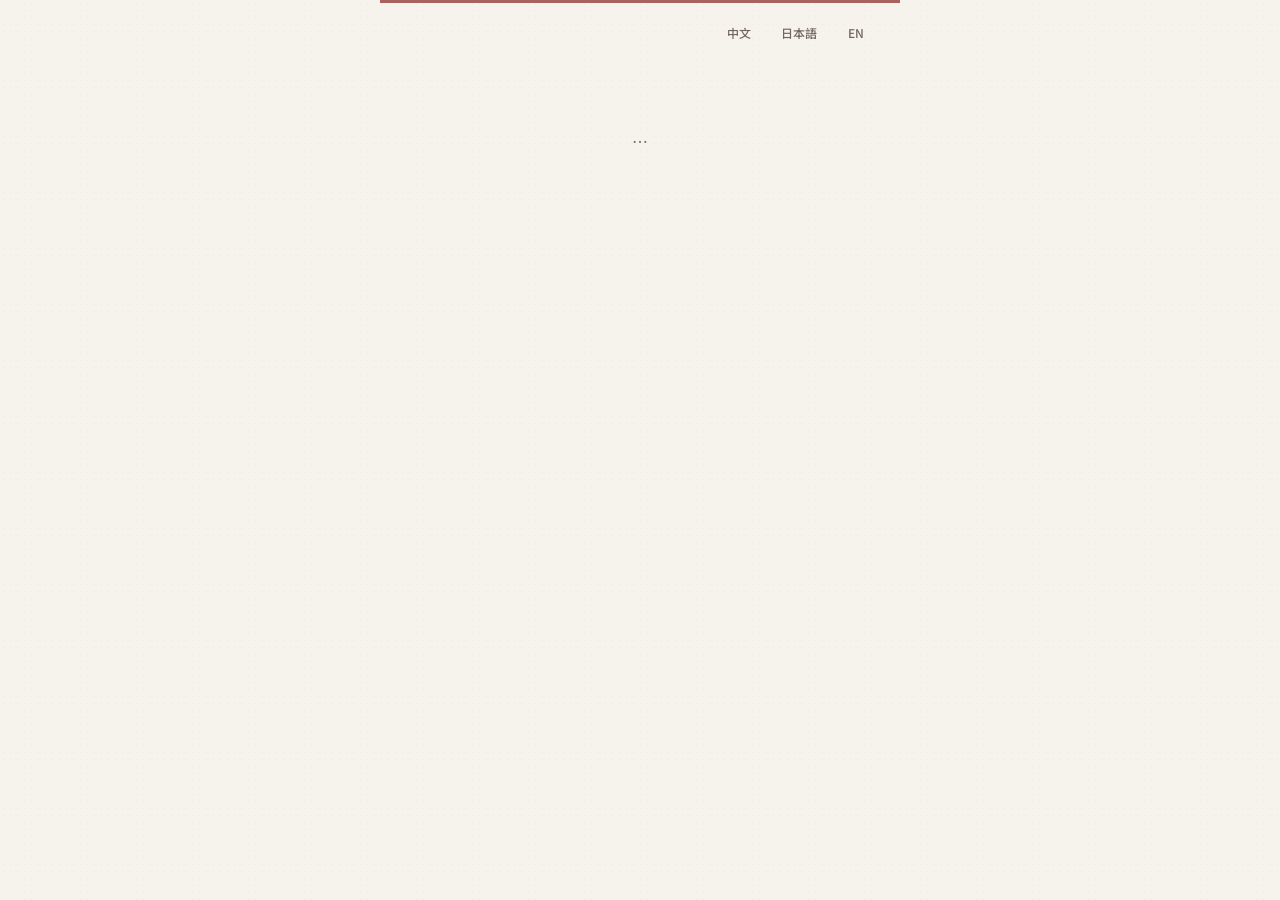
==== commit b2576dbc: "Implement weekly matching and meetup tracking" ====
--- a/index.html
+++ b/index.html
@@ -8,7 +8,7 @@
   <link rel="preconnect" href="https://fonts.googleapis.com">
   <link rel="preconnect" href="https://fonts.gstatic.com" crossorigin>
   <link rel="stylesheet" href="https://fonts.googleapis.com/css2?family=Noto+Sans+JP:wght@400;500;600;700&family=Noto+Sans+TC:wght@400;500;600;700&family=Noto+Serif+JP:wght@400;500;600&family=Noto+Serif+TC:wght@400;500;600&display=swap">
-  <link rel="stylesheet" href="style.css">
+  <link rel="stylesheet" href="style.css?v=20261018-3">
 </head>
 <body>
   <!-- 插畫元件（原創） -->
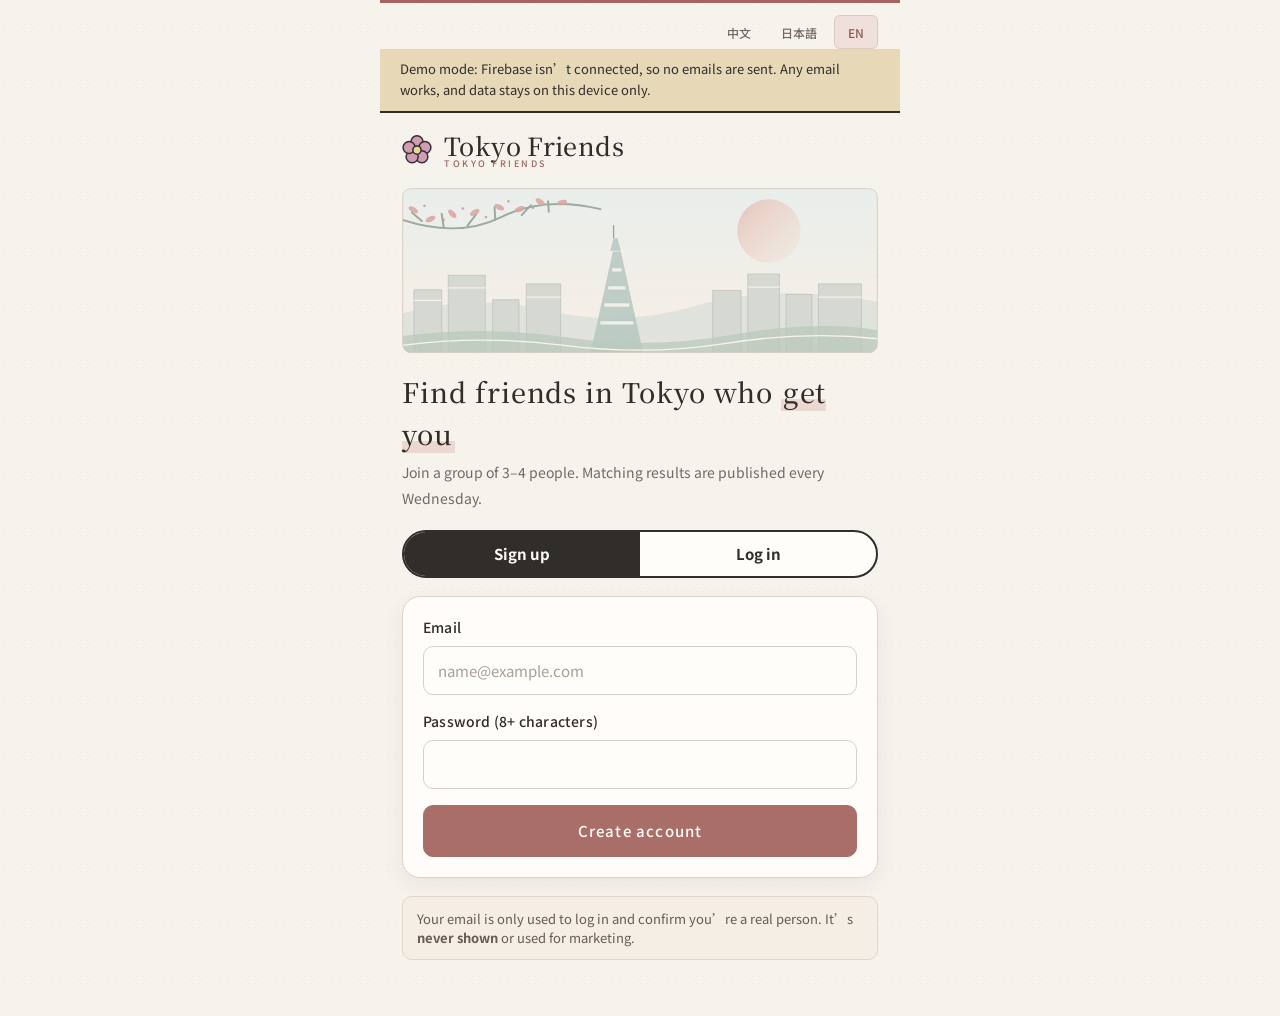
==== commit ccb097ce: "新增八週行事曆介面" ====
--- a/index.html
+++ b/index.html
@@ -8,7 +8,7 @@
   <link rel="preconnect" href="https://fonts.googleapis.com">
   <link rel="preconnect" href="https://fonts.gstatic.com" crossorigin>
   <link rel="stylesheet" href="https://fonts.googleapis.com/css2?family=Noto+Sans+JP:wght@400;500;600;700&family=Noto+Sans+TC:wght@400;500;600;700&family=Noto+Serif+JP:wght@400;500;600&family=Noto+Serif+TC:wght@400;500;600&display=swap">
-  <link rel="stylesheet" href="style.css?v=20261018-3">
+  <link rel="stylesheet" href="style.css?v=20261018-4">
 </head>
 <body>
   <!-- 插畫元件（原創） -->
@@ -241,6 +241,12 @@
             <select id="lifestyle" required></select>
             <span class="sub-label" data-i18n="freeTimeWhen"></span>
             <div id="chips-free" class="chips"></div>
+            <div class="availability-calendar">
+              <p class="sub-label" data-i18n="calendarTitle"></p>
+              <p class="hint" data-i18n="calendarHint"></p>
+              <div id="availability-calendar" class="calendar-weeks"></div>
+              <p id="availability-count" class="hint" aria-live="polite"></p>
+            </div>
           </div>
         </fieldset>
 
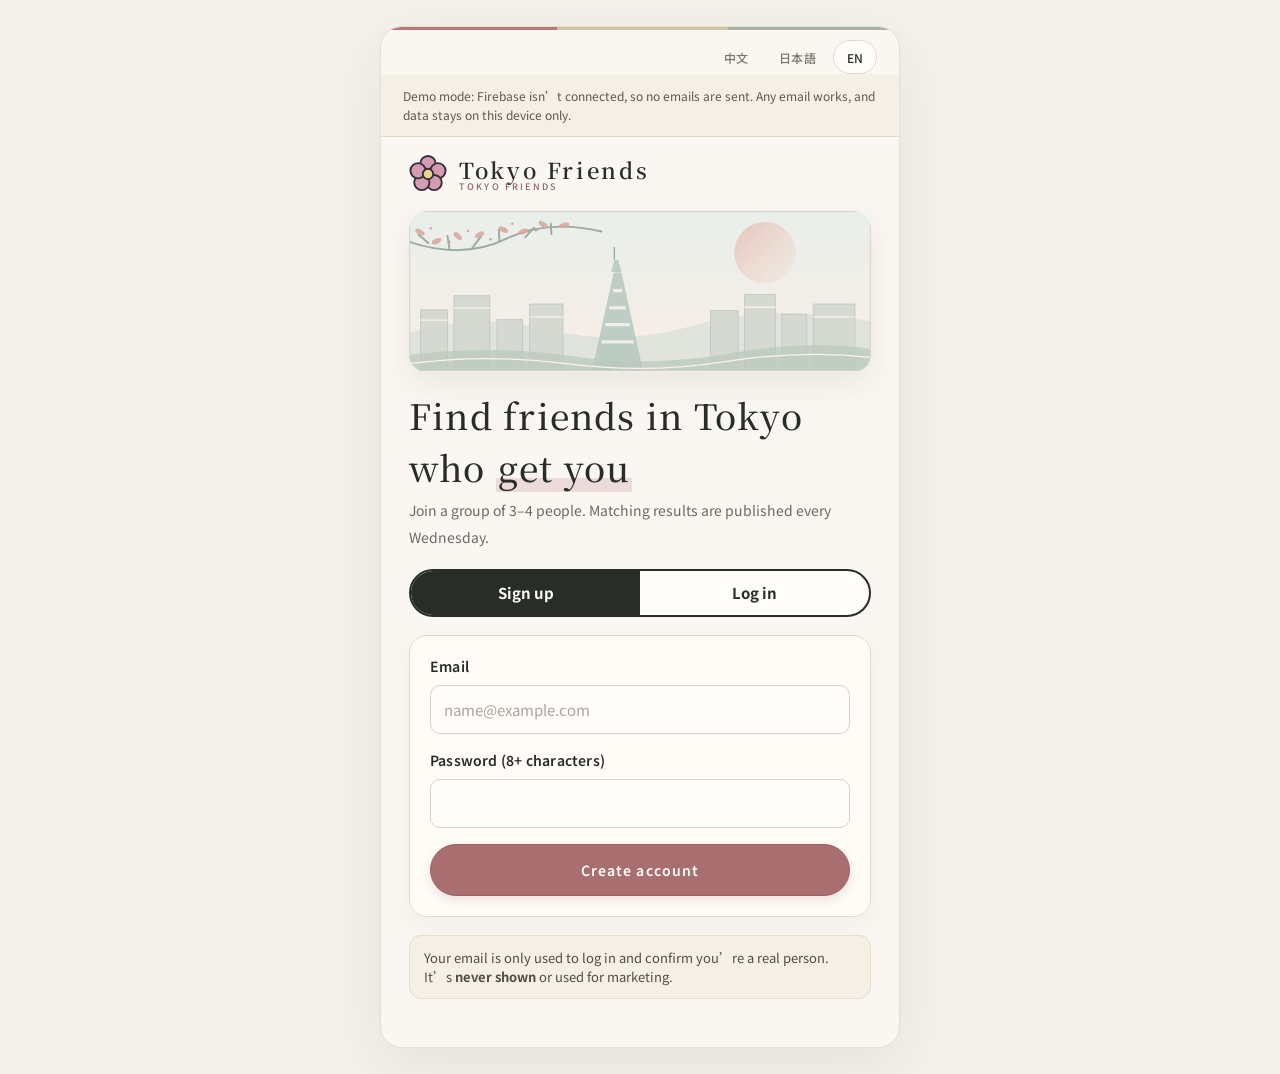
==== commit 60fa1939: "更新樣式版本以載入新版設計" ====
--- a/index.html
+++ b/index.html
@@ -8,7 +8,7 @@
   <link rel="preconnect" href="https://fonts.googleapis.com">
   <link rel="preconnect" href="https://fonts.gstatic.com" crossorigin>
   <link rel="stylesheet" href="https://fonts.googleapis.com/css2?family=Noto+Sans+JP:wght@400;500;600;700&family=Noto+Sans+TC:wght@400;500;600;700&family=Noto+Serif+JP:wght@400;500;600&family=Noto+Serif+TC:wght@400;500;600&display=swap">
-  <link rel="stylesheet" href="style.css?v=20261018-4">
+  <link rel="stylesheet" href="style.css?v=20261018-5">
 </head>
 <body>
   <!-- 插畫元件（原創） -->
@@ -179,6 +179,16 @@
         </div>
 
         <div class="field">
+          <label for="line-id" data-i18n="lineIdLabel"></label>
+          <input id="line-id" type="text" maxlength="100" autocomplete="off" data-i18n-ph="lineIdPlaceholder" required>
+          <p class="hint" data-i18n="lineIdHint"></p>
+          <label class="agree line-share-consent">
+            <input id="line-share-consent" type="checkbox" required>
+            <span data-i18n="lineShareConsent"></span>
+          </label>
+        </div>
+
+        <div class="field">
           <label for="nationality" data-i18n="nationality"></label>
           <select id="nationality" required></select>
           <input id="nationality-other" type="text" maxlength="30" data-i18n-ph="nationalityOtherPh" data-i18n-aria="nationalityOtherPh" hidden>
--- a/style.css
+++ b/style.css
@@ -730,3 +730,176 @@
   #screen-register .card { padding: 16px; }
   .brand-name { font-size: 23px; }
 }
+
+/* 8-week availability calendar */
+.availability-calendar { margin-top: 14px; display: grid; gap: 12px; }
+.calendar-weeks { display: grid; gap: 12px; }
+.calendar-week { border: 1px solid #ded5cb; border-radius: 12px; padding: 12px; background: #fffdfa; }
+.calendar-week-title { margin: 0 0 10px; font-size: 14px; font-weight: 600; color: var(--ink); }
+.calendar-day { display: grid; grid-template-columns: 70px minmax(0,1fr); gap: 8px; align-items: start; padding: 9px 0; border-top: 1px solid #eee6de; }
+.calendar-date { font-size: 13px; font-weight: 600; padding-top: 8px; }
+.calendar-blocks { display: grid; grid-template-columns: repeat(3,minmax(0,1fr)); gap: 5px; }
+.calendar-slot { display: flex; flex-direction: column; align-items: center; justify-content: center; gap: 4px; min-height: 52px; border: 1px solid #ded5cb; border-radius: 8px; background: #fbf8f3; color: #655b52; font-size: 10px; text-align: center; padding: 5px 2px; }
+.calendar-slot input { width: 16px; height: 16px; margin: 0; accent-color: #a96e68; }
+@media (max-width: 380px) { .calendar-day { grid-template-columns: 54px minmax(0,1fr); gap: 5px; } .calendar-slot { font-size: 9px; } }
+
+.calendar-slot-disabled { opacity: .38; background: #eee9e3; border-style: dashed; color: #958b82; cursor: not-allowed; }
+.calendar-slot-disabled input { cursor: not-allowed; }
+
+/* Japanese public holiday labels */
+.calendar-day-holiday { background: #fff8f5; }
+.calendar-date { display: flex; flex-direction: column; gap: 4px; }
+.holiday-label { display: inline-block; color: #a44d49; font-size: 10px; line-height: 1.3; font-weight: 600; overflow-wrap: anywhere; }
+
+/* Tokyo Friends — refined Japanese editorial redesign */
+:root {
+  --bg: #f4f1eb;
+  --paper: #fffdf9;
+  --ink: #292d2a;
+  --muted: #77766e;
+  --line: #ded9cf;
+  --soft-line: #e9e4db;
+  --pink: #b97878;
+  --pink-dark: #995d61;
+  --pink-soft: #f4e7e3;
+  --orange: #c69b79;
+  --orange-soft: #f5ece2;
+  --lemon: #e7d7a9;
+  --lemon-soft: #f7f1df;
+  --mint: #9ba99a;
+  --mint-soft: #e9eee7;
+  --sky: #9daeb3;
+  --sky-soft: #eaf0f1;
+  --lavender: #b4a6b6;
+  --lavender-soft: #f0ebf1;
+  --error: #a34242;
+  --radius: 18px;
+  --round: 'Noto Sans TC', 'Noto Sans JP', sans-serif;
+  --sticker: none;
+}
+html { scroll-behavior: smooth; background: var(--bg); }
+body {
+  color: var(--ink);
+  font-family: var(--round);
+  background:
+    radial-gradient(ellipse at 92% 6%, rgba(185,120,120,.08), transparent 30rem),
+    linear-gradient(180deg, #f8f5ef 0%, #f1eee7 100%);
+  background-image: none;
+}
+.app { max-width: 520px; padding-bottom: max(48px, env(safe-area-inset-bottom)); }
+.app::before {
+  height: 3px;
+  background: linear-gradient(90deg, #b97878 0 34%, #d6c2a5 34% 67%, #a4b2a2 67% 100%);
+  border: 0;
+}
+.screen { gap: 24px; padding: 28px 22px 0; }
+.langbar { gap: 4px; padding: 10px 22px 0; }
+.lang-btn {
+  border: 1px solid transparent !important;
+  border-radius: 999px !important;
+  background: transparent !important;
+  color: var(--muted) !important;
+  box-shadow: none !important;
+  min-height: 34px;
+  font-size: 12px !important;
+  letter-spacing: .04em;
+}
+.lang-btn[aria-pressed="true"], .lang-btn.active {
+  background: var(--paper) !important;
+  border-color: var(--line) !important;
+  color: var(--ink) !important;
+}
+.brand { gap: 12px; align-items: center; }
+.brand-mark { width: 38px; height: 38px; filter: saturate(.5); }
+.brand-name { font-family: 'Noto Serif TC','Noto Serif JP',serif; font-size: 22px; font-weight: 600; letter-spacing: .12em; }
+.brand-sub { color: #8c6662; font-family: 'Noto Sans JP',sans-serif; font-weight: 500; font-size: 9px; letter-spacing: .24em; }
+.banner { width: 100%; height: auto; display: block; border-radius: 18px !important; overflow: hidden; box-shadow: 0 12px 32px rgba(53,47,39,.08); }
+.intro { gap: 12px; }
+h1 { font-family: 'Noto Serif TC','Noto Serif JP',serif; font-size: clamp(28px, 7vw, 35px); font-weight: 500; line-height: 1.48; letter-spacing: .035em; }
+.hl { background: linear-gradient(transparent 72%, rgba(185,120,120,.22) 72%); }
+h2 { font-family: 'Noto Serif TC','Noto Serif JP',serif; font-weight: 500; font-size: 21px; letter-spacing: .04em; }
+.muted { color: #686a63; font-size: 14px; line-height: 1.9; }
+.eyebrow {
+  background: #e9eee7; border: 1px solid #d4ddd2; color: #526254;
+  border-radius: 999px; padding: 5px 11px; font-size: 11px; letter-spacing: .1em; font-weight: 600;
+}
+.card {
+  background: rgba(255,253,249,.94);
+  border: 1px solid var(--line);
+  border-radius: 18px;
+  padding: 22px;
+  gap: 18px;
+  box-shadow: 0 8px 28px rgba(49,43,34,.045);
+}
+.field { gap: 9px; margin-bottom: 20px; }
+label, legend, .field-title { font-size: 14px; font-weight: 600; letter-spacing: .015em; }
+legend::before, .field > label:first-child::before, .field-title::before {
+  width: 5px; height: 5px; margin-right: 8px; border: 0; background: #b97878; vertical-align: 2px;
+}
+.card .field > label:first-child::before { display: none; }
+input[type="text"], input[type="tel"], input[type="email"], input[type="password"], select {
+  height: 49px; border: 1px solid #d8d2c8; border-radius: 10px; background: #fffefa;
+  color: var(--ink); padding: 0 13px; font-size: 15px; box-shadow: inset 0 1px 2px rgba(30,25,20,.02);
+}
+textarea { border: 1px solid #d8d2c8; border-radius: 10px; background: #fffefa; color: var(--ink); font: inherit; }
+input::placeholder { color: #aaa49a; }
+input:focus, select:focus, textarea:focus { background: white; border-color: #b97878; box-shadow: 0 0 0 3px rgba(185,120,120,.12); }
+input:focus-visible, select:focus-visible, button:focus-visible, a:focus-visible { outline: 2px solid #b97878; outline-offset: 3px; }
+.btn {
+  min-height: 52px; height: auto; padding: 13px 18px;
+  border-radius: 999px; border: 1px solid #9c6264; background: #a86e70;
+  color: #fffdf9; box-shadow: 0 4px 12px rgba(135,81,83,.16);
+  font-size: 14px; font-weight: 600; letter-spacing: .08em; transition: transform .15s, background .15s, box-shadow .15s;
+}
+.btn-primary, .btn-outline { background: #a86e70; color: #fffdf9; border-color: #9c6264; }
+.btn-primary:hover, .btn-outline:hover { background: #92595c; color: #fff; }
+.btn:active { transform: translateY(1px); box-shadow: 0 2px 6px rgba(135,81,83,.12); }
+.btn[disabled] { opacity: .55; }
+.btn-link { color: #92595c; font-size: 13px; font-weight: 600; }
+.chips { gap: 8px; }
+.chip {
+  min-height: 38px; padding: 8px 13px; border: 1px solid #ded8ce;
+  border-radius: 999px; background: #f8f5ef !important; color: #57574f;
+  font-size: 13px; transition: background .15s, border-color .15s;
+}
+.chip:nth-child(6n+1), .chip:nth-child(6n+2), .chip:nth-child(6n+3), .chip:nth-child(6n+4), .chip:nth-child(6n+5), .chip:nth-child(6n+6) { background: #f8f5ef; }
+.chip:hover { filter: none; border-color: #b9aaa0; }
+.chip[aria-pressed="true"] {
+  background: #f0e2df !important; border-color: #b97878; color: #7e4d4f;
+  box-shadow: none; transform: none; font-weight: 600;
+}
+.chip[aria-pressed="true"]::before { content: '✓ '; }
+.chip:nth-child(6n+1)[aria-pressed="true"], .chip:nth-child(6n+2)[aria-pressed="true"], .chip:nth-child(6n+3)[aria-pressed="true"], .chip:nth-child(6n+4)[aria-pressed="true"], .chip:nth-child(6n+5)[aria-pressed="true"], .chip:nth-child(6n+6)[aria-pressed="true"] { background: #f0e2df; }
+.hint { color: #77766e; font-size: 12px; line-height: 1.75; }
+.agree { font-size: 13px; color: #62635c; }
+.agree input { accent-color: #a86e70; }
+.note { background: #f5f0e5; border: 1px solid #e7ddc9; border-radius: 12px; color: #514d43; padding: 13px 14px; }
+.note p { color: #514d43; }
+.error { background: #f7e8e5; border-radius: 10px; padding: 10px 12px; color: #963f3f; font-weight: 500; }
+.demo-banner { background: #f5f0e5; color: #5d584e; font-size: 12px; padding: 12px 22px; border-bottom: 1px solid #e3dac8; }
+.step { border: 1px solid var(--line); background: var(--paper); color: var(--muted); font-weight: 500; }
+.member { border-bottom: 1px solid #eee8df; padding: 13px 0; }
+.member-name { font-size: 15px; font-weight: 600; }
+.member-meta { color: var(--muted); }
+.avatar, .avatar-preview { border: 1px solid #d6c8bd; box-shadow: none; }
+.avatar-preview { background: #f4e7e3; }
+.common { border-top: 1px solid #e8e1d7; }
+.tag { border: 1px solid #ddd7cc; background: #eaf0e9; border-radius: 999px; }
+.tag:nth-child(3n+2) { background: #f4e7e3; }
+.tag:nth-child(3n+3) { background: #f5efdf; }
+.calendar-week { background: #fffdf9; border-color: #e3ddd3; box-shadow: 0 3px 12px rgba(49,43,34,.025); }
+.calendar-day { border-top: 1px solid #eee8df; }
+.calendar-slot { border: 1px solid #e1dbd1; background: #f8f5ef; color: #5c5a52; border-radius: 9px; }
+.calendar-slot input { accent-color: #a86e70; }
+.calendar-slot-disabled { background: #efede8; color: #aaa49a; border-color: #e4e0d9; }
+.holiday-label { color: #a45d5a; }
+footer, .footer { color: #8a867d; }
+@media (min-width: 700px) {
+  body { padding: 26px 0; }
+  .app { min-height: calc(100vh - 52px); border: 1px solid #e4ded3; border-radius: 22px; overflow: hidden; background: rgba(255,253,249,.55); box-shadow: 0 18px 60px rgba(49,43,34,.07); }
+  .app::before { border-radius: 22px 22px 0 0; }
+  .screen { padding-left: 28px; padding-right: 28px; }
+}
+@media (prefers-reduced-motion: reduce) {
+  *, *::before, *::after { scroll-behavior: auto !important; transition-duration: .01ms !important; }
+}
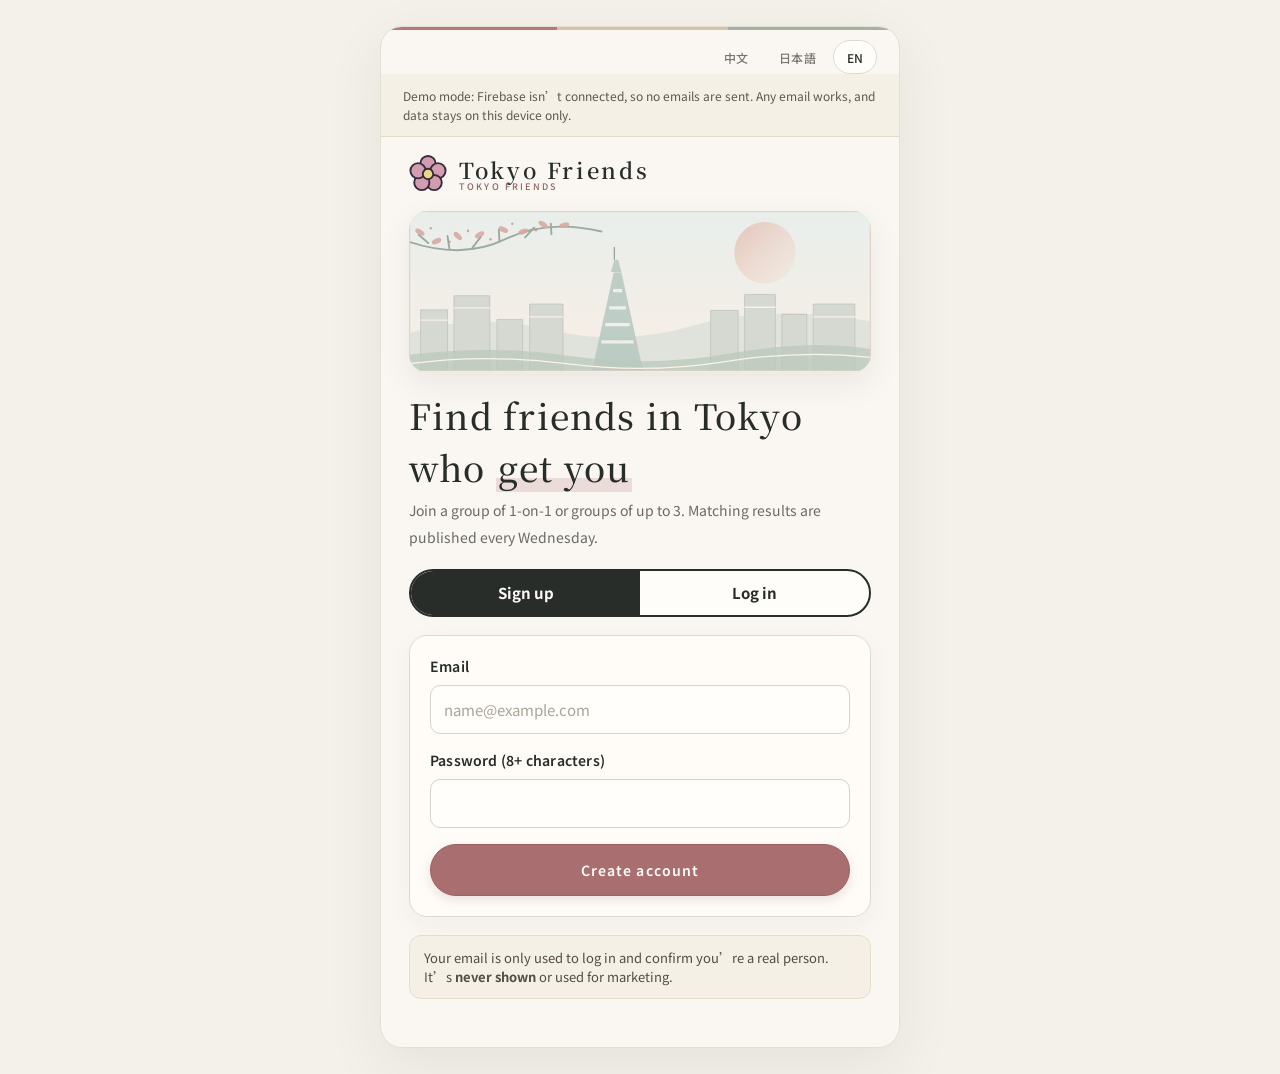
==== commit 76eff83f: "新增填寫者性別選擇欄位" ====
--- a/index.html
+++ b/index.html
@@ -189,6 +189,17 @@
         </div>
 
         <div class="field">
+          <label for="gender" data-i18n="myGender"></label>
+          <select id="gender" required>
+            <option value="" data-i18n="genderPick"></option>
+            <option value="female" data-i18n="genderFemale"></option>
+            <option value="male" data-i18n="genderMale"></option>
+            <option value="nonbinary" data-i18n="genderNonbinary"></option>
+            <option value="prefer-not-to-say" data-i18n="genderPreferNot"></option>
+          </select>
+        </div>
+
+        <div class="field">
           <label for="nationality" data-i18n="nationality"></label>
           <select id="nationality" required></select>
           <input id="nationality-other" type="text" maxlength="30" data-i18n-ph="nationalityOtherPh" data-i18n-aria="nationalityOtherPh" hidden>
